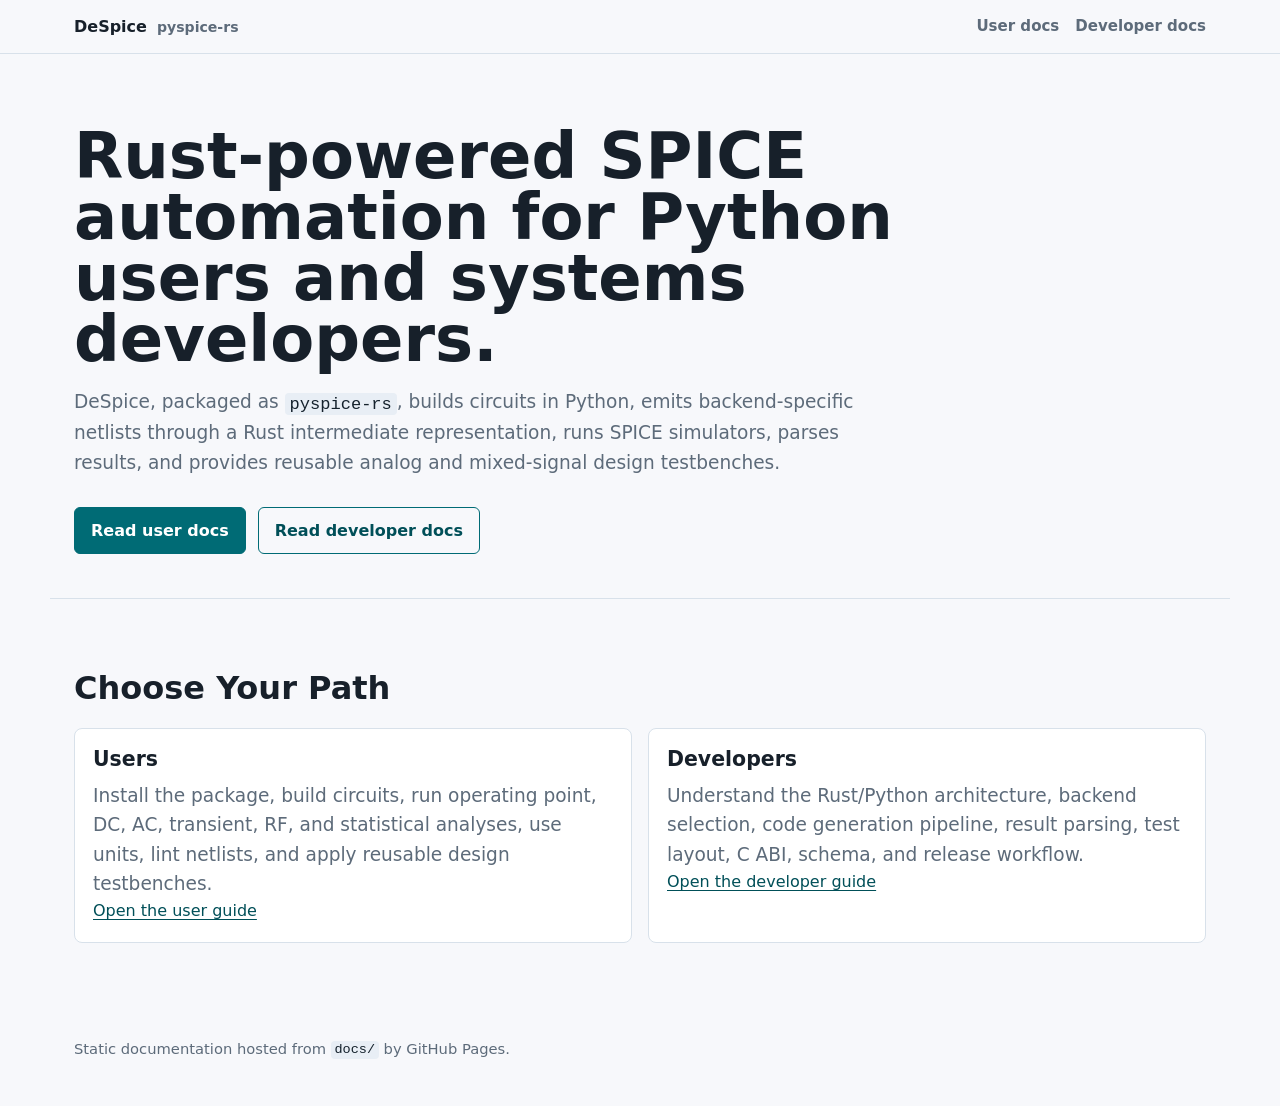
==== docs/index.html @ 6ebcee39 "Added testbench libraries" ====
<!doctype html>
<html lang="en">
<head>
  <meta charset="utf-8">
  <meta name="viewport" content="width=device-width, initial-scale=1">
  <title>DeSpice Documentation</title>
  <link rel="stylesheet" href="styles.css">
</head>
<body>
  <header class="site-header">
    <nav class="nav" aria-label="Primary">
      <a class="brand" href="index.html">DeSpice <span>pyspice-rs</span></a>
      <div class="nav-links">
        <a href="users.html">User docs</a>
        <a href="developers.html">Developer docs</a>
      </div>
    </nav>
  </header>

  <main>
    <section class="hero">
      <h1>Rust-powered SPICE automation for Python users and systems developers.</h1>
      <p>DeSpice, packaged as <code>pyspice-rs</code>, builds circuits in Python, emits backend-specific netlists through a Rust intermediate representation, runs SPICE simulators, parses results, and provides reusable analog and mixed-signal design testbenches.</p>
      <div class="hero-actions">
        <a class="button" href="users.html">Read user docs</a>
        <a class="button secondary" href="developers.html">Read developer docs</a>
      </div>
    </section>

    <section class="hero" aria-labelledby="audiences">
      <h2 id="audiences">Choose Your Path</h2>
      <div class="grid">
        <article class="card">
          <h3>Users</h3>
          <p>Install the package, build circuits, run operating point, DC, AC, transient, RF, and statistical analyses, use units, lint netlists, and apply reusable design testbenches.</p>
          <a href="users.html">Open the user guide</a>
        </article>
        <article class="card">
          <h3>Developers</h3>
          <p>Understand the Rust/Python architecture, backend selection, code generation pipeline, result parsing, test layout, C ABI, schema, and release workflow.</p>
          <a href="developers.html">Open the developer guide</a>
        </article>
      </div>
    </section>
  </main>

  <footer class="footer">
    Static documentation hosted from <code>docs/</code> by GitHub Pages.
  </footer>
</body>
</html>
---- docs/styles.css ----
:root {
  color-scheme: light;
  --bg: #f7f8fb;
  --panel: #ffffff;
  --panel-soft: #eef3f8;
  --text: #17202a;
  --muted: #5d6b7a;
  --line: #d8e1ea;
  --accent: #006b75;
  --accent-strong: #004f58;
  --code-bg: #101820;
  --code-text: #eef7ff;
  --warn-bg: #fff7e0;
  --warn-line: #e6bd4d;
}

* {
  box-sizing: border-box;
}

html {
  scroll-behavior: smooth;
}

body {
  margin: 0;
  background: var(--bg);
  color: var(--text);
  font-family: Inter, ui-sans-serif, system-ui, -apple-system, BlinkMacSystemFont, "Segoe UI", sans-serif;
  line-height: 1.58;
}

a {
  color: var(--accent-strong);
  text-decoration-thickness: 0.08em;
  text-underline-offset: 0.18em;
}

.site-header {
  position: sticky;
  top: 0;
  z-index: 20;
  border-bottom: 1px solid var(--line);
  background: rgba(247, 248, 251, 0.94);
  backdrop-filter: blur(10px);
}

.nav {
  display: flex;
  align-items: center;
  justify-content: space-between;
  gap: 24px;
  max-width: 1180px;
  margin: 0 auto;
  padding: 14px 24px;
}

.brand {
  display: inline-flex;
  align-items: baseline;
  gap: 10px;
  color: var(--text);
  font-weight: 760;
  text-decoration: none;
}

.brand span {
  color: var(--muted);
  font-size: 0.88rem;
  font-weight: 600;
}

.nav-links {
  display: flex;
  align-items: center;
  gap: 16px;
  font-size: 0.94rem;
}

.nav-links a {
  color: var(--muted);
  text-decoration: none;
  font-weight: 650;
}

.nav-links a[aria-current="page"],
.nav-links a:hover {
  color: var(--accent-strong);
}

.hero {
  max-width: 1180px;
  margin: 0 auto;
  padding: 72px 24px 44px;
}

.hero h1 {
  max-width: 900px;
  margin: 0 0 18px;
  font-size: clamp(2.35rem, 5vw, 5.4rem);
  line-height: 0.95;
  letter-spacing: 0;
}

.hero p {
  max-width: 790px;
  margin: 0;
  color: var(--muted);
  font-size: 1.16rem;
}

.hero-actions {
  display: flex;
  flex-wrap: wrap;
  gap: 12px;
  margin-top: 30px;
}

.button {
  display: inline-flex;
  align-items: center;
  justify-content: center;
  min-height: 42px;
  padding: 10px 16px;
  border: 1px solid var(--accent);
  border-radius: 6px;
  background: var(--accent);
  color: white;
  font-weight: 750;
  text-decoration: none;
}

.button.secondary {
  background: transparent;
  color: var(--accent-strong);
}

.layout {
  display: grid;
  grid-template-columns: minmax(190px, 260px) minmax(0, 1fr);
  gap: 32px;
  max-width: 1180px;
  margin: 0 auto;
  padding: 28px 24px 80px;
}

.toc {
  position: sticky;
  top: 74px;
  align-self: start;
  max-height: calc(100vh - 96px);
  overflow: auto;
  padding: 16px;
  border: 1px solid var(--line);
  border-radius: 8px;
  background: var(--panel);
}

.toc strong {
  display: block;
  margin-bottom: 8px;
  color: var(--muted);
  font-size: 0.8rem;
  letter-spacing: 0.08em;
  text-transform: uppercase;
}

.toc a {
  display: block;
  padding: 6px 0;
  color: var(--text);
  font-size: 0.92rem;
  text-decoration: none;
}

.toc a:hover {
  color: var(--accent-strong);
}

main {
  min-width: 0;
}

section {
  margin: 0 0 44px;
  padding-bottom: 20px;
  border-bottom: 1px solid var(--line);
}

section:last-child {
  border-bottom: 0;
}

h2 {
  margin: 0 0 16px;
  font-size: 2rem;
  line-height: 1.08;
  letter-spacing: 0;
}

h3 {
  margin: 28px 0 10px;
  font-size: 1.28rem;
  line-height: 1.18;
  letter-spacing: 0;
}

h4 {
  margin: 22px 0 8px;
  font-size: 1.04rem;
}

p {
  margin: 0 0 14px;
}

ul,
ol {
  padding-left: 1.35rem;
}

li {
  margin: 7px 0;
}

.grid {
  display: grid;
  grid-template-columns: repeat(2, minmax(0, 1fr));
  gap: 16px;
  margin: 22px 0;
}

.card,
.callout {
  border: 1px solid var(--line);
  border-radius: 8px;
  background: var(--panel);
  padding: 18px;
}

.card h3,
.card h4 {
  margin-top: 0;
}

.callout {
  background: var(--panel-soft);
}

.callout.warning {
  border-color: var(--warn-line);
  background: var(--warn-bg);
}

.table-wrap {
  overflow-x: auto;
  margin: 16px 0 24px;
  border: 1px solid var(--line);
  border-radius: 8px;
  background: var(--panel);
}

table {
  width: 100%;
  min-width: 680px;
  border-collapse: collapse;
}

th,
td {
  padding: 10px 12px;
  border-bottom: 1px solid var(--line);
  text-align: left;
  vertical-align: top;
}

th {
  background: var(--panel-soft);
  font-size: 0.88rem;
}

tr:last-child td {
  border-bottom: 0;
}

code {
  padding: 0.1em 0.28em;
  border-radius: 4px;
  background: #e8eef5;
  color: #14212c;
  font-size: 0.92em;
}

pre {
  overflow-x: auto;
  margin: 16px 0 24px;
  padding: 18px;
  border-radius: 8px;
  background: var(--code-bg);
  color: var(--code-text);
  line-height: 1.45;
}

pre code {
  padding: 0;
  background: transparent;
  color: inherit;
}

.split {
  display: grid;
  grid-template-columns: 1fr 1fr;
  gap: 18px;
}

.footer {
  max-width: 1180px;
  margin: 0 auto;
  padding: 28px 24px 48px;
  color: var(--muted);
  font-size: 0.92rem;
}

@media (max-width: 820px) {
  .nav {
    align-items: flex-start;
    flex-direction: column;
    gap: 10px;
  }

  .layout {
    display: block;
  }

  .toc {
    position: static;
    max-height: none;
    margin-bottom: 26px;
  }

  .grid,
  .split {
    grid-template-columns: 1fr;
  }

  .hero {
    padding-top: 44px;
  }
}
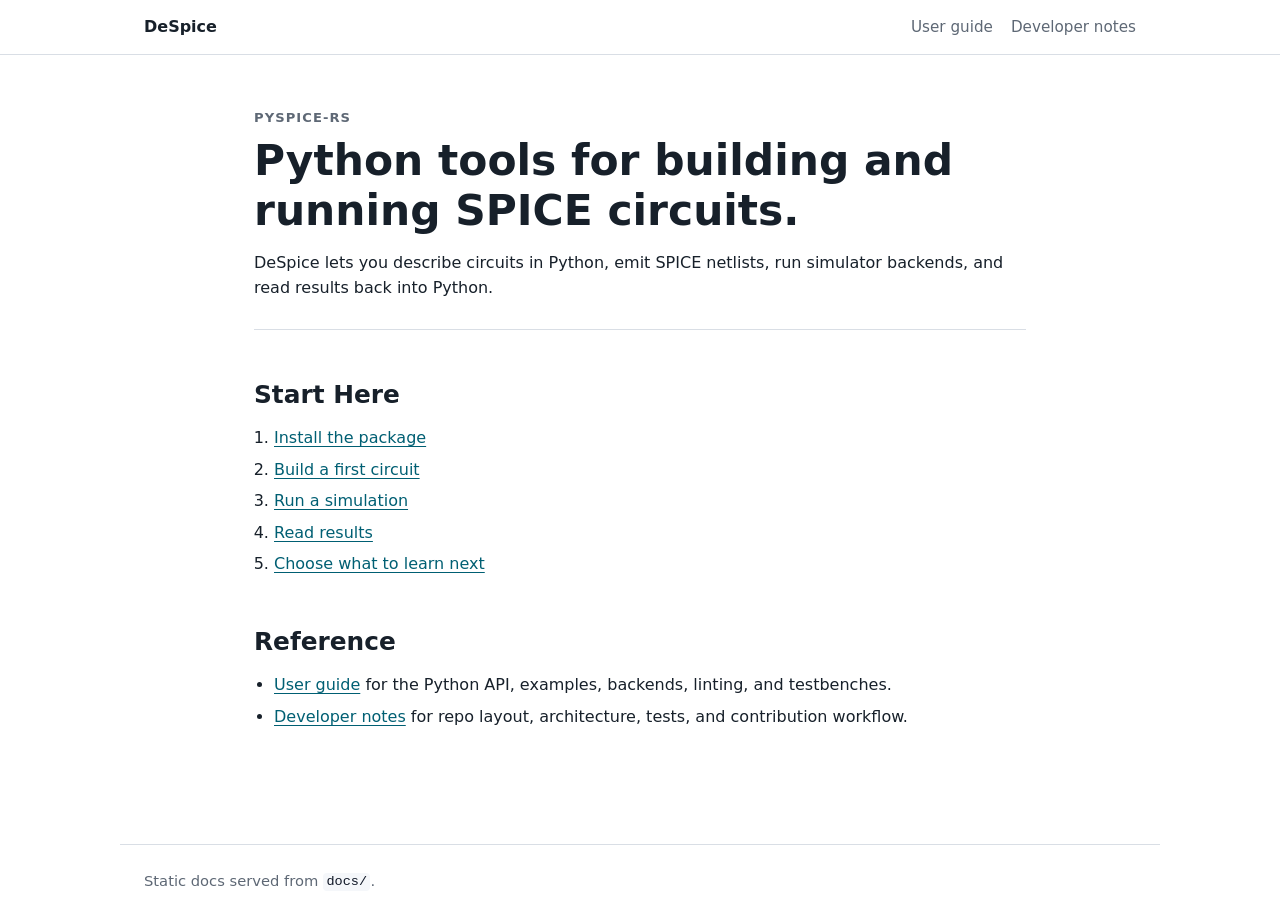
==== commit eb10bb1d: "imrpoved docs" ====
--- a/docs/index.html
+++ b/docs/index.html
@@ -3,49 +3,49 @@
 <head>
   <meta charset="utf-8">
   <meta name="viewport" content="width=device-width, initial-scale=1">
-  <title>DeSpice Documentation</title>
+  <title>DeSpice Docs</title>
   <link rel="stylesheet" href="styles.css">
 </head>
 <body>
   <header class="site-header">
     <nav class="nav" aria-label="Primary">
-      <a class="brand" href="index.html">DeSpice <span>pyspice-rs</span></a>
+      <a class="brand" href="index.html">DeSpice</a>
       <div class="nav-links">
-        <a href="users.html">User docs</a>
-        <a href="developers.html">Developer docs</a>
+        <a href="users.html">User guide</a>
+        <a href="developers.html">Developer notes</a>
       </div>
     </nav>
   </header>
 
-  <main>
-    <section class="hero">
-      <h1>Rust-powered SPICE automation for Python users and systems developers.</h1>
-      <p>DeSpice, packaged as <code>pyspice-rs</code>, builds circuits in Python, emits backend-specific netlists through a Rust intermediate representation, runs SPICE simulators, parses results, and provides reusable analog and mixed-signal design testbenches.</p>
-      <div class="hero-actions">
-        <a class="button" href="users.html">Read user docs</a>
-        <a class="button secondary" href="developers.html">Read developer docs</a>
-      </div>
+  <main class="page">
+    <section class="intro">
+      <p class="eyebrow">pyspice-rs</p>
+      <h1>Python tools for building and running SPICE circuits.</h1>
+      <p>DeSpice lets you describe circuits in Python, emit SPICE netlists, run simulator backends, and read results back into Python.</p>
     </section>
 
-    <section class="hero" aria-labelledby="audiences">
-      <h2 id="audiences">Choose Your Path</h2>
-      <div class="grid">
-        <article class="card">
-          <h3>Users</h3>
-          <p>Install the package, build circuits, run operating point, DC, AC, transient, RF, and statistical analyses, use units, lint netlists, and apply reusable design testbenches.</p>
-          <a href="users.html">Open the user guide</a>
-        </article>
-        <article class="card">
-          <h3>Developers</h3>
-          <p>Understand the Rust/Python architecture, backend selection, code generation pipeline, result parsing, test layout, C ABI, schema, and release workflow.</p>
-          <a href="developers.html">Open the developer guide</a>
-        </article>
-      </div>
+    <section>
+      <h2>Start Here</h2>
+      <ol class="link-list">
+        <li><a href="users.html#install">Install the package</a></li>
+        <li><a href="users.html#first-circuit">Build a first circuit</a></li>
+        <li><a href="users.html#simulate">Run a simulation</a></li>
+        <li><a href="users.html#results">Read results</a></li>
+        <li><a href="users.html#next">Choose what to learn next</a></li>
+      </ol>
+    </section>
+
+    <section>
+      <h2>Reference</h2>
+      <ul class="link-list">
+        <li><a href="users.html">User guide</a> for the Python API, examples, backends, linting, and testbenches.</li>
+        <li><a href="developers.html">Developer notes</a> for repo layout, architecture, tests, and contribution workflow.</li>
+      </ul>
     </section>
   </main>
 
   <footer class="footer">
-    Static documentation hosted from <code>docs/</code> by GitHub Pages.
+    Static docs served from <code>docs/</code>.
   </footer>
 </body>
 </html>
--- a/docs/styles.css
+++ b/docs/styles.css
@@ -1,17 +1,13 @@
 :root {
   color-scheme: light;
-  --bg: #f7f8fb;
-  --panel: #ffffff;
-  --panel-soft: #eef3f8;
+  --bg: #ffffff;
   --text: #17202a;
-  --muted: #5d6b7a;
-  --line: #d8e1ea;
-  --accent: #006b75;
-  --accent-strong: #004f58;
-  --code-bg: #101820;
-  --code-text: #eef7ff;
-  --warn-bg: #fff7e0;
-  --warn-line: #e6bd4d;
+  --muted: #5e6875;
+  --line: #d9dee5;
+  --soft: #f5f7fa;
+  --code-bg: #111827;
+  --code-text: #f8fafc;
+  --link: #005f73;
 }
 
 * {
@@ -26,23 +22,20 @@
   margin: 0;
   background: var(--bg);
   color: var(--text);
-  font-family: Inter, ui-sans-serif, system-ui, -apple-system, BlinkMacSystemFont, "Segoe UI", sans-serif;
-  line-height: 1.58;
+  font-family: ui-sans-serif, system-ui, -apple-system, BlinkMacSystemFont, "Segoe UI", sans-serif;
+  font-size: 16px;
+  line-height: 1.6;
 }
 
 a {
-  color: var(--accent-strong);
+  color: var(--link);
   text-decoration-thickness: 0.08em;
-  text-underline-offset: 0.18em;
+  text-underline-offset: 0.16em;
 }
 
 .site-header {
-  position: sticky;
-  top: 0;
-  z-index: 20;
   border-bottom: 1px solid var(--line);
-  background: rgba(247, 248, 251, 0.94);
-  backdrop-filter: blur(10px);
+  background: var(--bg);
 }
 
 .nav {
@@ -50,131 +43,77 @@
   align-items: center;
   justify-content: space-between;
   gap: 24px;
-  max-width: 1180px;
+  max-width: 1040px;
   margin: 0 auto;
   padding: 14px 24px;
 }
 
 .brand {
-  display: inline-flex;
-  align-items: baseline;
-  gap: 10px;
-  color: var(--text);
-  font-weight: 760;
+  color: var(--text);
+  font-weight: 700;
   text-decoration: none;
-}
-
-.brand span {
-  color: var(--muted);
-  font-size: 0.88rem;
-  font-weight: 600;
 }
 
 .nav-links {
   display: flex;
   align-items: center;
-  gap: 16px;
-  font-size: 0.94rem;
+  gap: 18px;
+  font-size: 0.95rem;
 }
 
 .nav-links a {
   color: var(--muted);
   text-decoration: none;
-  font-weight: 650;
 }
 
 .nav-links a[aria-current="page"],
 .nav-links a:hover {
-  color: var(--accent-strong);
-}
-
-.hero {
-  max-width: 1180px;
-  margin: 0 auto;
-  padding: 72px 24px 44px;
-}
-
-.hero h1 {
-  max-width: 900px;
-  margin: 0 0 18px;
-  font-size: clamp(2.35rem, 5vw, 5.4rem);
-  line-height: 0.95;
-  letter-spacing: 0;
-}
-
-.hero p {
-  max-width: 790px;
-  margin: 0;
-  color: var(--muted);
-  font-size: 1.16rem;
-}
-
-.hero-actions {
-  display: flex;
-  flex-wrap: wrap;
-  gap: 12px;
-  margin-top: 30px;
-}
-
-.button {
-  display: inline-flex;
-  align-items: center;
-  justify-content: center;
-  min-height: 42px;
-  padding: 10px 16px;
-  border: 1px solid var(--accent);
-  border-radius: 6px;
-  background: var(--accent);
-  color: white;
-  font-weight: 750;
-  text-decoration: none;
-}
-
-.button.secondary {
-  background: transparent;
-  color: var(--accent-strong);
+  color: var(--text);
+}
+
+.page {
+  max-width: 820px;
+  margin: 0 auto;
+  padding: 52px 24px 72px;
 }
 
 .layout {
   display: grid;
-  grid-template-columns: minmax(190px, 260px) minmax(0, 1fr);
-  gap: 32px;
-  max-width: 1180px;
-  margin: 0 auto;
-  padding: 28px 24px 80px;
+  grid-template-columns: 210px minmax(0, 1fr);
+  gap: 40px;
+  max-width: 1040px;
+  margin: 0 auto;
+  padding: 36px 24px 72px;
 }
 
 .toc {
   position: sticky;
-  top: 74px;
+  top: 20px;
   align-self: start;
-  max-height: calc(100vh - 96px);
+  max-height: calc(100vh - 40px);
   overflow: auto;
-  padding: 16px;
-  border: 1px solid var(--line);
-  border-radius: 8px;
-  background: var(--panel);
+  padding-right: 12px;
 }
 
 .toc strong {
   display: block;
-  margin-bottom: 8px;
-  color: var(--muted);
-  font-size: 0.8rem;
+  margin-bottom: 10px;
+  color: var(--muted);
+  font-size: 0.78rem;
   letter-spacing: 0.08em;
   text-transform: uppercase;
 }
 
 .toc a {
   display: block;
-  padding: 6px 0;
-  color: var(--text);
+  padding: 5px 0;
+  color: var(--muted);
   font-size: 0.92rem;
   text-decoration: none;
 }
 
 .toc a:hover {
-  color: var(--accent-strong);
+  color: var(--text);
 }
 
 main {
@@ -182,32 +121,45 @@
 }
 
 section {
-  margin: 0 0 44px;
-  padding-bottom: 20px;
+  margin: 0 0 42px;
+}
+
+.intro {
+  padding-bottom: 14px;
   border-bottom: 1px solid var(--line);
 }
 
-section:last-child {
-  border-bottom: 0;
-}
-
-h2 {
-  margin: 0 0 16px;
-  font-size: 2rem;
-  line-height: 1.08;
-  letter-spacing: 0;
-}
-
+.eyebrow {
+  margin: 0 0 8px;
+  color: var(--muted);
+  font-size: 0.82rem;
+  font-weight: 700;
+  letter-spacing: 0.08em;
+  text-transform: uppercase;
+}
+
+h1,
+h2,
 h3 {
-  margin: 28px 0 10px;
-  font-size: 1.28rem;
   line-height: 1.18;
   letter-spacing: 0;
 }
 
-h4 {
-  margin: 22px 0 8px;
-  font-size: 1.04rem;
+h1 {
+  max-width: 760px;
+  margin: 0 0 14px;
+  font-size: 2.65rem;
+}
+
+h2 {
+  margin: 0 0 14px;
+  padding-top: 8px;
+  font-size: 1.55rem;
+}
+
+h3 {
+  margin: 24px 0 8px;
+  font-size: 1.08rem;
 }
 
 p {
@@ -220,63 +172,37 @@
 }
 
 li {
-  margin: 7px 0;
-}
-
-.grid {
-  display: grid;
-  grid-template-columns: repeat(2, minmax(0, 1fr));
-  gap: 16px;
-  margin: 22px 0;
-}
-
-.card,
-.callout {
-  border: 1px solid var(--line);
-  border-radius: 8px;
-  background: var(--panel);
-  padding: 18px;
-}
-
-.card h3,
-.card h4 {
-  margin-top: 0;
-}
-
-.callout {
-  background: var(--panel-soft);
-}
-
-.callout.warning {
-  border-color: var(--warn-line);
-  background: var(--warn-bg);
+  margin: 6px 0;
+}
+
+.link-list {
+  padding-left: 1.25rem;
 }
 
 .table-wrap {
   overflow-x: auto;
-  margin: 16px 0 24px;
+  margin: 16px 0 22px;
   border: 1px solid var(--line);
-  border-radius: 8px;
-  background: var(--panel);
+  border-radius: 6px;
 }
 
 table {
   width: 100%;
-  min-width: 680px;
+  min-width: 600px;
   border-collapse: collapse;
 }
 
 th,
 td {
-  padding: 10px 12px;
+  padding: 9px 11px;
   border-bottom: 1px solid var(--line);
   text-align: left;
   vertical-align: top;
 }
 
 th {
-  background: var(--panel-soft);
-  font-size: 0.88rem;
+  background: var(--soft);
+  font-size: 0.9rem;
 }
 
 tr:last-child td {
@@ -284,18 +210,18 @@
 }
 
 code {
-  padding: 0.1em 0.28em;
+  padding: 0.08em 0.25em;
   border-radius: 4px;
-  background: #e8eef5;
-  color: #14212c;
+  background: var(--soft);
+  color: #111827;
   font-size: 0.92em;
 }
 
 pre {
   overflow-x: auto;
-  margin: 16px 0 24px;
-  padding: 18px;
-  border-radius: 8px;
+  margin: 16px 0 22px;
+  padding: 16px;
+  border-radius: 6px;
   background: var(--code-bg);
   color: var(--code-text);
   line-height: 1.45;
@@ -307,16 +233,11 @@
   color: inherit;
 }
 
-.split {
-  display: grid;
-  grid-template-columns: 1fr 1fr;
-  gap: 18px;
-}
-
 .footer {
-  max-width: 1180px;
-  margin: 0 auto;
-  padding: 28px 24px 48px;
+  max-width: 1040px;
+  margin: 0 auto;
+  padding: 24px;
+  border-top: 1px solid var(--line);
   color: var(--muted);
   font-size: 0.92rem;
 }
@@ -325,7 +246,7 @@
   .nav {
     align-items: flex-start;
     flex-direction: column;
-    gap: 10px;
+    gap: 8px;
   }
 
   .layout {
@@ -335,15 +256,11 @@
   .toc {
     position: static;
     max-height: none;
-    margin-bottom: 26px;
-  }
-
-  .grid,
-  .split {
-    grid-template-columns: 1fr;
-  }
-
-  .hero {
-    padding-top: 44px;
-  }
-}
+    margin-bottom: 28px;
+    padding-right: 0;
+  }
+
+  h1 {
+    font-size: 2rem;
+  }
+}
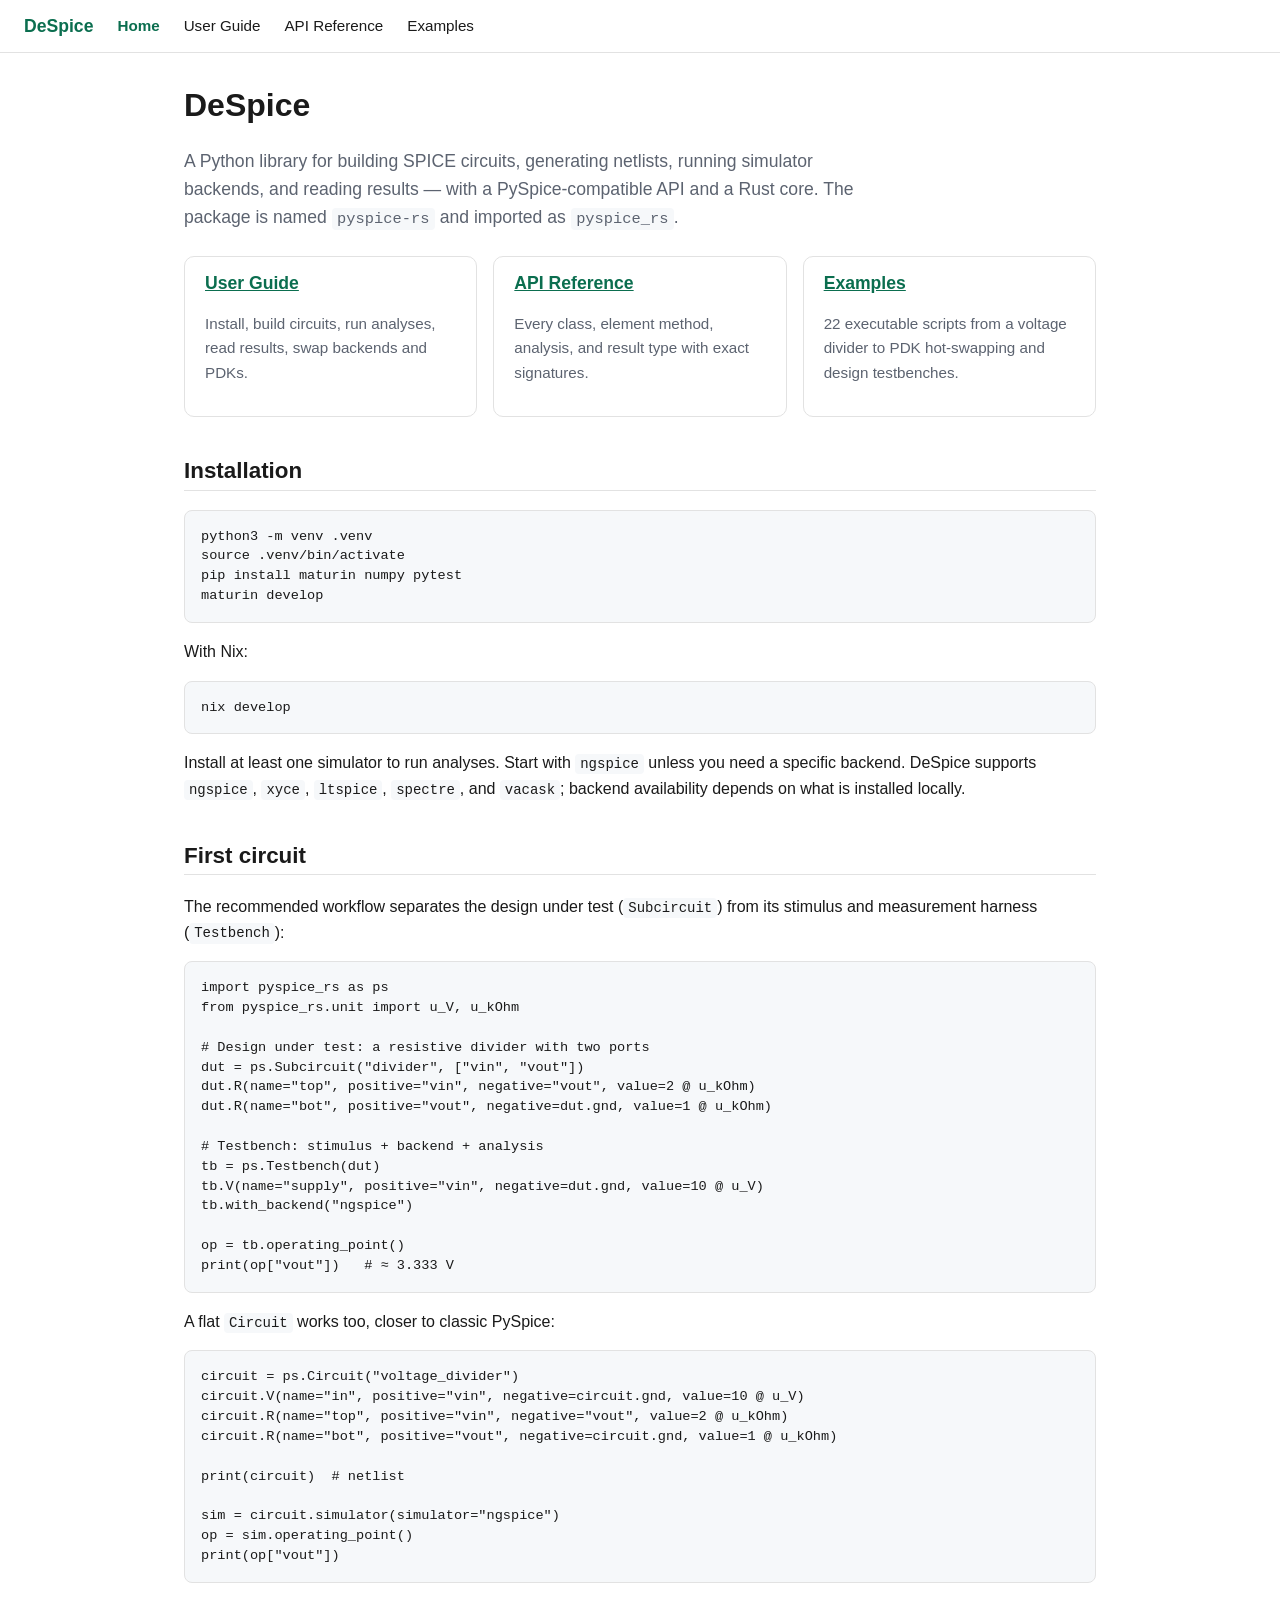
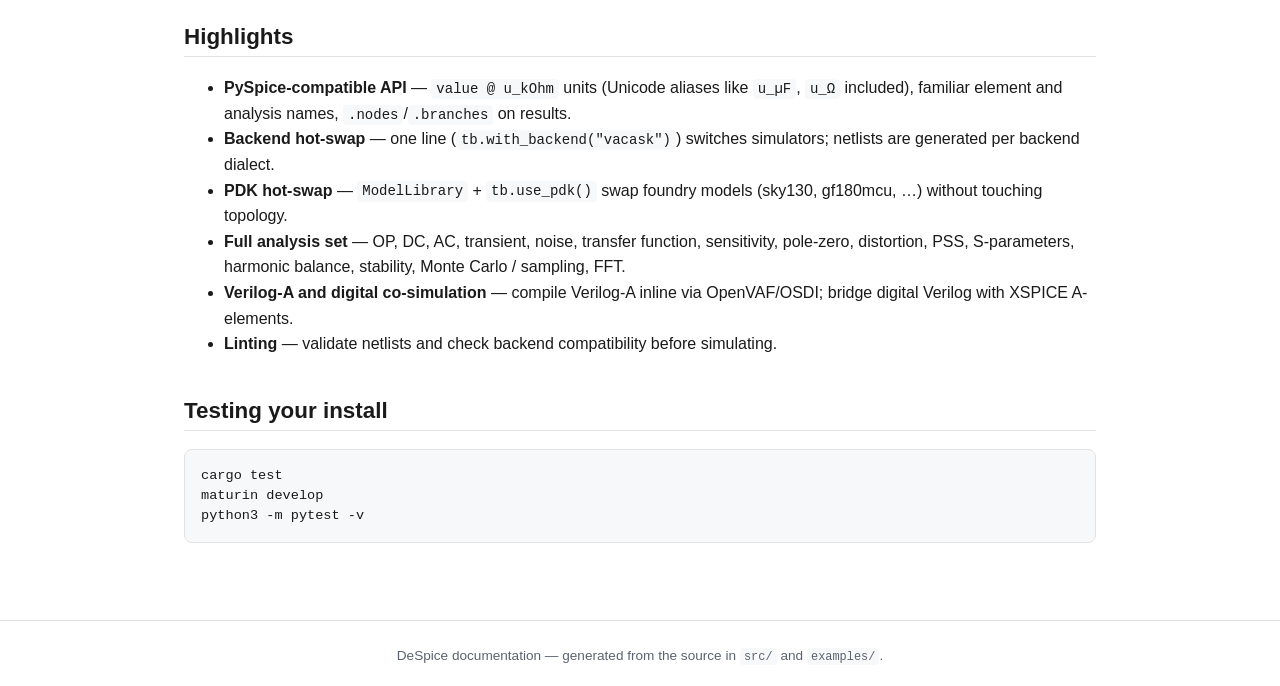
==== commit d152e28c: "Rewrite docs: user guide, API reference, examples index for GitHub Pages" ====
--- a/docs/index.html
+++ b/docs/index.html
@@ -1,51 +1,107 @@
-<!doctype html>
+<!DOCTYPE html>
 <html lang="en">
 <head>
-  <meta charset="utf-8">
-  <meta name="viewport" content="width=device-width, initial-scale=1">
-  <title>DeSpice Docs</title>
-  <link rel="stylesheet" href="styles.css">
+<meta charset="utf-8">
+<meta name="viewport" content="width=device-width, initial-scale=1">
+<title>DeSpice — Python circuit simulation</title>
+<link rel="stylesheet" href="styles.css">
 </head>
 <body>
-  <header class="site-header">
-    <nav class="nav" aria-label="Primary">
-      <a class="brand" href="index.html">DeSpice</a>
-      <div class="nav-links">
-        <a href="users.html">User guide</a>
-        <a href="developers.html">Developer notes</a>
-      </div>
-    </nav>
-  </header>
+<nav class="topnav">
+  <a class="brand" href="index.html">DeSpice</a>
+  <a class="active" href="index.html">Home</a>
+  <a href="guide.html">User Guide</a>
+  <a href="reference.html">API Reference</a>
+  <a href="examples.html">Examples</a>
+</nav>
+<main>
 
-  <main class="page">
-    <section class="intro">
-      <p class="eyebrow">pyspice-rs</p>
-      <h1>Python tools for building and running SPICE circuits.</h1>
-      <p>DeSpice lets you describe circuits in Python, emit SPICE netlists, run simulator backends, and read results back into Python.</p>
-    </section>
+<h1>DeSpice</h1>
+<p class="lead">
+A Python library for building SPICE circuits, generating netlists, running
+simulator backends, and reading results — with a PySpice-compatible API and
+a Rust core. The package is named <code>pyspice-rs</code> and imported as
+<code>pyspice_rs</code>.
+</p>
 
-    <section>
-      <h2>Start Here</h2>
-      <ol class="link-list">
-        <li><a href="users.html#install">Install the package</a></li>
-        <li><a href="users.html#first-circuit">Build a first circuit</a></li>
-        <li><a href="users.html#simulate">Run a simulation</a></li>
-        <li><a href="users.html#results">Read results</a></li>
-        <li><a href="users.html#next">Choose what to learn next</a></li>
-      </ol>
-    </section>
+<div class="cards">
+  <div class="card">
+    <h3><a href="guide.html">User Guide</a></h3>
+    <p>Install, build circuits, run analyses, read results, swap backends and PDKs.</p>
+  </div>
+  <div class="card">
+    <h3><a href="reference.html">API Reference</a></h3>
+    <p>Every class, element method, analysis, and result type with exact signatures.</p>
+  </div>
+  <div class="card">
+    <h3><a href="examples.html">Examples</a></h3>
+    <p>22 executable scripts from a voltage divider to PDK hot-swapping and design testbenches.</p>
+  </div>
+</div>
 
-    <section>
-      <h2>Reference</h2>
-      <ul class="link-list">
-        <li><a href="users.html">User guide</a> for the Python API, examples, backends, linting, and testbenches.</li>
-        <li><a href="developers.html">Developer notes</a> for repo layout, architecture, tests, and contribution workflow.</li>
-      </ul>
-    </section>
-  </main>
+<h2>Installation</h2>
+<pre><code>python3 -m venv .venv
+source .venv/bin/activate
+pip install maturin numpy pytest
+maturin develop</code></pre>
+<p>With Nix:</p>
+<pre><code>nix develop</code></pre>
+<p>
+Install at least one simulator to run analyses. Start with
+<code>ngspice</code> unless you need a specific backend. DeSpice supports
+<code>ngspice</code>, <code>xyce</code>, <code>ltspice</code>,
+<code>spectre</code>, and <code>vacask</code>; backend availability depends
+on what is installed locally.
+</p>
 
-  <footer class="footer">
-    Static docs served from <code>docs/</code>.
-  </footer>
+<h2>First circuit</h2>
+<p>The recommended workflow separates the design under test
+(<code>Subcircuit</code>) from its stimulus and measurement harness
+(<code>Testbench</code>):</p>
+<pre><code>import pyspice_rs as ps
+from pyspice_rs.unit import u_V, u_kOhm
+
+# Design under test: a resistive divider with two ports
+dut = ps.Subcircuit("divider", ["vin", "vout"])
+dut.R(name="top", positive="vin", negative="vout", value=2 @ u_kOhm)
+dut.R(name="bot", positive="vout", negative=dut.gnd, value=1 @ u_kOhm)
+
+# Testbench: stimulus + backend + analysis
+tb = ps.Testbench(dut)
+tb.V(name="supply", positive="vin", negative=dut.gnd, value=10 @ u_V)
+tb.with_backend("ngspice")
+
+op = tb.operating_point()
+print(op["vout"])   # ≈ 3.333 V</code></pre>
+
+<p>A flat <code>Circuit</code> works too, closer to classic PySpice:</p>
+<pre><code>circuit = ps.Circuit("voltage_divider")
+circuit.V(name="in", positive="vin", negative=circuit.gnd, value=10 @ u_V)
+circuit.R(name="top", positive="vin", negative="vout", value=2 @ u_kOhm)
+circuit.R(name="bot", positive="vout", negative=circuit.gnd, value=1 @ u_kOhm)
+
+print(circuit)  # netlist
+
+sim = circuit.simulator(simulator="ngspice")
+op = sim.operating_point()
+print(op["vout"])</code></pre>
+
+<h2>Highlights</h2>
+<ul>
+  <li><strong>PySpice-compatible API</strong> — <code>value @ u_kOhm</code> units (Unicode aliases like <code>u_µF</code>, <code>u_Ω</code> included), familiar element and analysis names, <code>.nodes</code>/<code>.branches</code> on results.</li>
+  <li><strong>Backend hot-swap</strong> — one line (<code>tb.with_backend("vacask")</code>) switches simulators; netlists are generated per backend dialect.</li>
+  <li><strong>PDK hot-swap</strong> — <code>ModelLibrary</code> + <code>tb.use_pdk()</code> swap foundry models (sky130, gf180mcu, …) without touching topology.</li>
+  <li><strong>Full analysis set</strong> — OP, DC, AC, transient, noise, transfer function, sensitivity, pole-zero, distortion, PSS, S-parameters, harmonic balance, stability, Monte Carlo / sampling, FFT.</li>
+  <li><strong>Verilog-A and digital co-simulation</strong> — compile Verilog-A inline via OpenVAF/OSDI; bridge digital Verilog with XSPICE A-elements.</li>
+  <li><strong>Linting</strong> — validate netlists and check backend compatibility before simulating.</li>
+</ul>
+
+<h2>Testing your install</h2>
+<pre><code>cargo test
+maturin develop
+python3 -m pytest -v</code></pre>
+
+</main>
+<footer>DeSpice documentation — generated from the source in <code>src/</code> and <code>examples/</code>.</footer>
 </body>
 </html>
--- a/docs/styles.css
+++ b/docs/styles.css
@@ -1,266 +1,175 @@
 :root {
-  color-scheme: light;
   --bg: #ffffff;
-  --text: #17202a;
-  --muted: #5e6875;
-  --line: #d9dee5;
-  --soft: #f5f7fa;
-  --code-bg: #111827;
-  --code-text: #f8fafc;
-  --link: #005f73;
+  --fg: #1a1a1a;
+  --muted: #5c6370;
+  --accent: #0b6e4f;
+  --accent-light: #e6f2ee;
+  --border: #e2e2e2;
+  --code-bg: #f6f8fa;
+  --warn-bg: #fff8e6;
+  --warn-border: #e6c200;
+  --max-width: 960px;
 }
 
-* {
-  box-sizing: border-box;
+@media (prefers-color-scheme: dark) {
+  :root {
+    --bg: #14161a;
+    --fg: #e4e6eb;
+    --muted: #9aa1ac;
+    --accent: #3ecf8e;
+    --accent-light: #1b2a24;
+    --border: #2c3038;
+    --code-bg: #1d2025;
+    --warn-bg: #2a2510;
+    --warn-border: #8a7400;
+  }
 }
 
-html {
-  scroll-behavior: smooth;
-}
+* { box-sizing: border-box; }
 
 body {
   margin: 0;
+  font-family: -apple-system, BlinkMacSystemFont, "Segoe UI", Roboto,
+    Helvetica, Arial, sans-serif;
   background: var(--bg);
-  color: var(--text);
-  font-family: ui-sans-serif, system-ui, -apple-system, BlinkMacSystemFont, "Segoe UI", sans-serif;
-  font-size: 16px;
+  color: var(--fg);
   line-height: 1.6;
 }
 
-a {
-  color: var(--link);
-  text-decoration-thickness: 0.08em;
-  text-underline-offset: 0.16em;
+nav.topnav {
+  border-bottom: 1px solid var(--border);
+  padding: 0.75rem 1.5rem;
+  display: flex;
+  align-items: center;
+  gap: 1.5rem;
+  flex-wrap: wrap;
 }
 
-.site-header {
-  border-bottom: 1px solid var(--line);
-  background: var(--bg);
-}
-
-.nav {
-  display: flex;
-  align-items: center;
-  justify-content: space-between;
-  gap: 24px;
-  max-width: 1040px;
-  margin: 0 auto;
-  padding: 14px 24px;
-}
-
-.brand {
-  color: var(--text);
+nav.topnav .brand {
   font-weight: 700;
+  font-size: 1.1rem;
+  color: var(--accent);
   text-decoration: none;
 }
 
-.nav-links {
-  display: flex;
-  align-items: center;
-  gap: 18px;
+nav.topnav a {
+  color: var(--fg);
+  text-decoration: none;
   font-size: 0.95rem;
 }
 
-.nav-links a {
-  color: var(--muted);
-  text-decoration: none;
+nav.topnav a:hover { color: var(--accent); }
+nav.topnav a.active { color: var(--accent); font-weight: 600; }
+
+main {
+  max-width: var(--max-width);
+  margin: 0 auto;
+  padding: 2rem 1.5rem 4rem;
 }
 
-.nav-links a[aria-current="page"],
-.nav-links a:hover {
-  color: var(--text);
+h1, h2, h3, h4 { line-height: 1.25; }
+
+h1 { font-size: 2rem; margin-top: 0; }
+
+h2 {
+  font-size: 1.4rem;
+  margin-top: 2.5rem;
+  padding-bottom: 0.3rem;
+  border-bottom: 1px solid var(--border);
 }
 
-.page {
-  max-width: 820px;
-  margin: 0 auto;
-  padding: 52px 24px 72px;
+h3 { font-size: 1.1rem; margin-top: 1.75rem; }
+
+a { color: var(--accent); }
+
+code {
+  font-family: "SFMono-Regular", Consolas, "Liberation Mono", Menlo, monospace;
+  font-size: 0.875em;
+  background: var(--code-bg);
+  padding: 0.15em 0.35em;
+  border-radius: 4px;
 }
 
-.layout {
-  display: grid;
-  grid-template-columns: 210px minmax(0, 1fr);
-  gap: 40px;
-  max-width: 1040px;
-  margin: 0 auto;
-  padding: 36px 24px 72px;
+pre {
+  background: var(--code-bg);
+  border: 1px solid var(--border);
+  border-radius: 8px;
+  padding: 1rem;
+  overflow-x: auto;
+  line-height: 1.45;
 }
 
-.toc {
-  position: sticky;
-  top: 20px;
-  align-self: start;
-  max-height: calc(100vh - 40px);
-  overflow: auto;
-  padding-right: 12px;
-}
-
-.toc strong {
-  display: block;
-  margin-bottom: 10px;
-  color: var(--muted);
-  font-size: 0.78rem;
-  letter-spacing: 0.08em;
-  text-transform: uppercase;
-}
-
-.toc a {
-  display: block;
-  padding: 5px 0;
-  color: var(--muted);
-  font-size: 0.92rem;
-  text-decoration: none;
-}
-
-.toc a:hover {
-  color: var(--text);
-}
-
-main {
-  min-width: 0;
-}
-
-section {
-  margin: 0 0 42px;
-}
-
-.intro {
-  padding-bottom: 14px;
-  border-bottom: 1px solid var(--line);
-}
-
-.eyebrow {
-  margin: 0 0 8px;
-  color: var(--muted);
-  font-size: 0.82rem;
-  font-weight: 700;
-  letter-spacing: 0.08em;
-  text-transform: uppercase;
-}
-
-h1,
-h2,
-h3 {
-  line-height: 1.18;
-  letter-spacing: 0;
-}
-
-h1 {
-  max-width: 760px;
-  margin: 0 0 14px;
-  font-size: 2.65rem;
-}
-
-h2 {
-  margin: 0 0 14px;
-  padding-top: 8px;
-  font-size: 1.55rem;
-}
-
-h3 {
-  margin: 24px 0 8px;
-  font-size: 1.08rem;
-}
-
-p {
-  margin: 0 0 14px;
-}
-
-ul,
-ol {
-  padding-left: 1.35rem;
-}
-
-li {
-  margin: 6px 0;
-}
-
-.link-list {
-  padding-left: 1.25rem;
-}
-
-.table-wrap {
-  overflow-x: auto;
-  margin: 16px 0 22px;
-  border: 1px solid var(--line);
-  border-radius: 6px;
+pre code {
+  background: none;
+  padding: 0;
+  font-size: 0.85rem;
 }
 
 table {
+  border-collapse: collapse;
   width: 100%;
-  min-width: 600px;
-  border-collapse: collapse;
+  margin: 1rem 0;
+  font-size: 0.92rem;
 }
 
-th,
-td {
-  padding: 9px 11px;
-  border-bottom: 1px solid var(--line);
+th, td {
+  border: 1px solid var(--border);
+  padding: 0.45rem 0.7rem;
   text-align: left;
   vertical-align: top;
 }
 
-th {
-  background: var(--soft);
-  font-size: 0.9rem;
+th { background: var(--code-bg); }
+
+.lead {
+  font-size: 1.1rem;
+  color: var(--muted);
+  max-width: 42rem;
 }
 
-tr:last-child td {
-  border-bottom: 0;
+.callout {
+  background: var(--accent-light);
+  border-left: 4px solid var(--accent);
+  border-radius: 0 8px 8px 0;
+  padding: 0.75rem 1rem;
+  margin: 1rem 0;
 }
 
-code {
-  padding: 0.08em 0.25em;
-  border-radius: 4px;
-  background: var(--soft);
-  color: #111827;
-  font-size: 0.92em;
+.callout.warn {
+  background: var(--warn-bg);
+  border-left-color: var(--warn-border);
 }
 
-pre {
-  overflow-x: auto;
-  margin: 16px 0 22px;
-  padding: 16px;
-  border-radius: 6px;
-  background: var(--code-bg);
-  color: var(--code-text);
-  line-height: 1.45;
+.cards {
+  display: grid;
+  grid-template-columns: repeat(auto-fit, minmax(260px, 1fr));
+  gap: 1rem;
+  margin: 1.5rem 0;
 }
 
-pre code {
-  padding: 0;
-  background: transparent;
-  color: inherit;
+.card {
+  border: 1px solid var(--border);
+  border-radius: 10px;
+  padding: 1rem 1.25rem;
 }
 
-.footer {
-  max-width: 1040px;
-  margin: 0 auto;
-  padding: 24px;
-  border-top: 1px solid var(--line);
+.card h3 { margin-top: 0; }
+.card p { color: var(--muted); font-size: 0.95rem; }
+
+footer {
+  border-top: 1px solid var(--border);
   color: var(--muted);
-  font-size: 0.92rem;
+  font-size: 0.85rem;
+  text-align: center;
+  padding: 1.5rem;
 }
 
-@media (max-width: 820px) {
-  .nav {
-    align-items: flex-start;
-    flex-direction: column;
-    gap: 8px;
-  }
+.toc {
+  border: 1px solid var(--border);
+  border-radius: 10px;
+  padding: 0.75rem 1.25rem;
+  margin: 1.5rem 0;
+  font-size: 0.95rem;
+}
 
-  .layout {
-    display: block;
-  }
-
-  .toc {
-    position: static;
-    max-height: none;
-    margin-bottom: 28px;
-    padding-right: 0;
-  }
-
-  h1 {
-    font-size: 2rem;
-  }
-}
+.toc ul { margin: 0.25rem 0; padding-left: 1.25rem; }
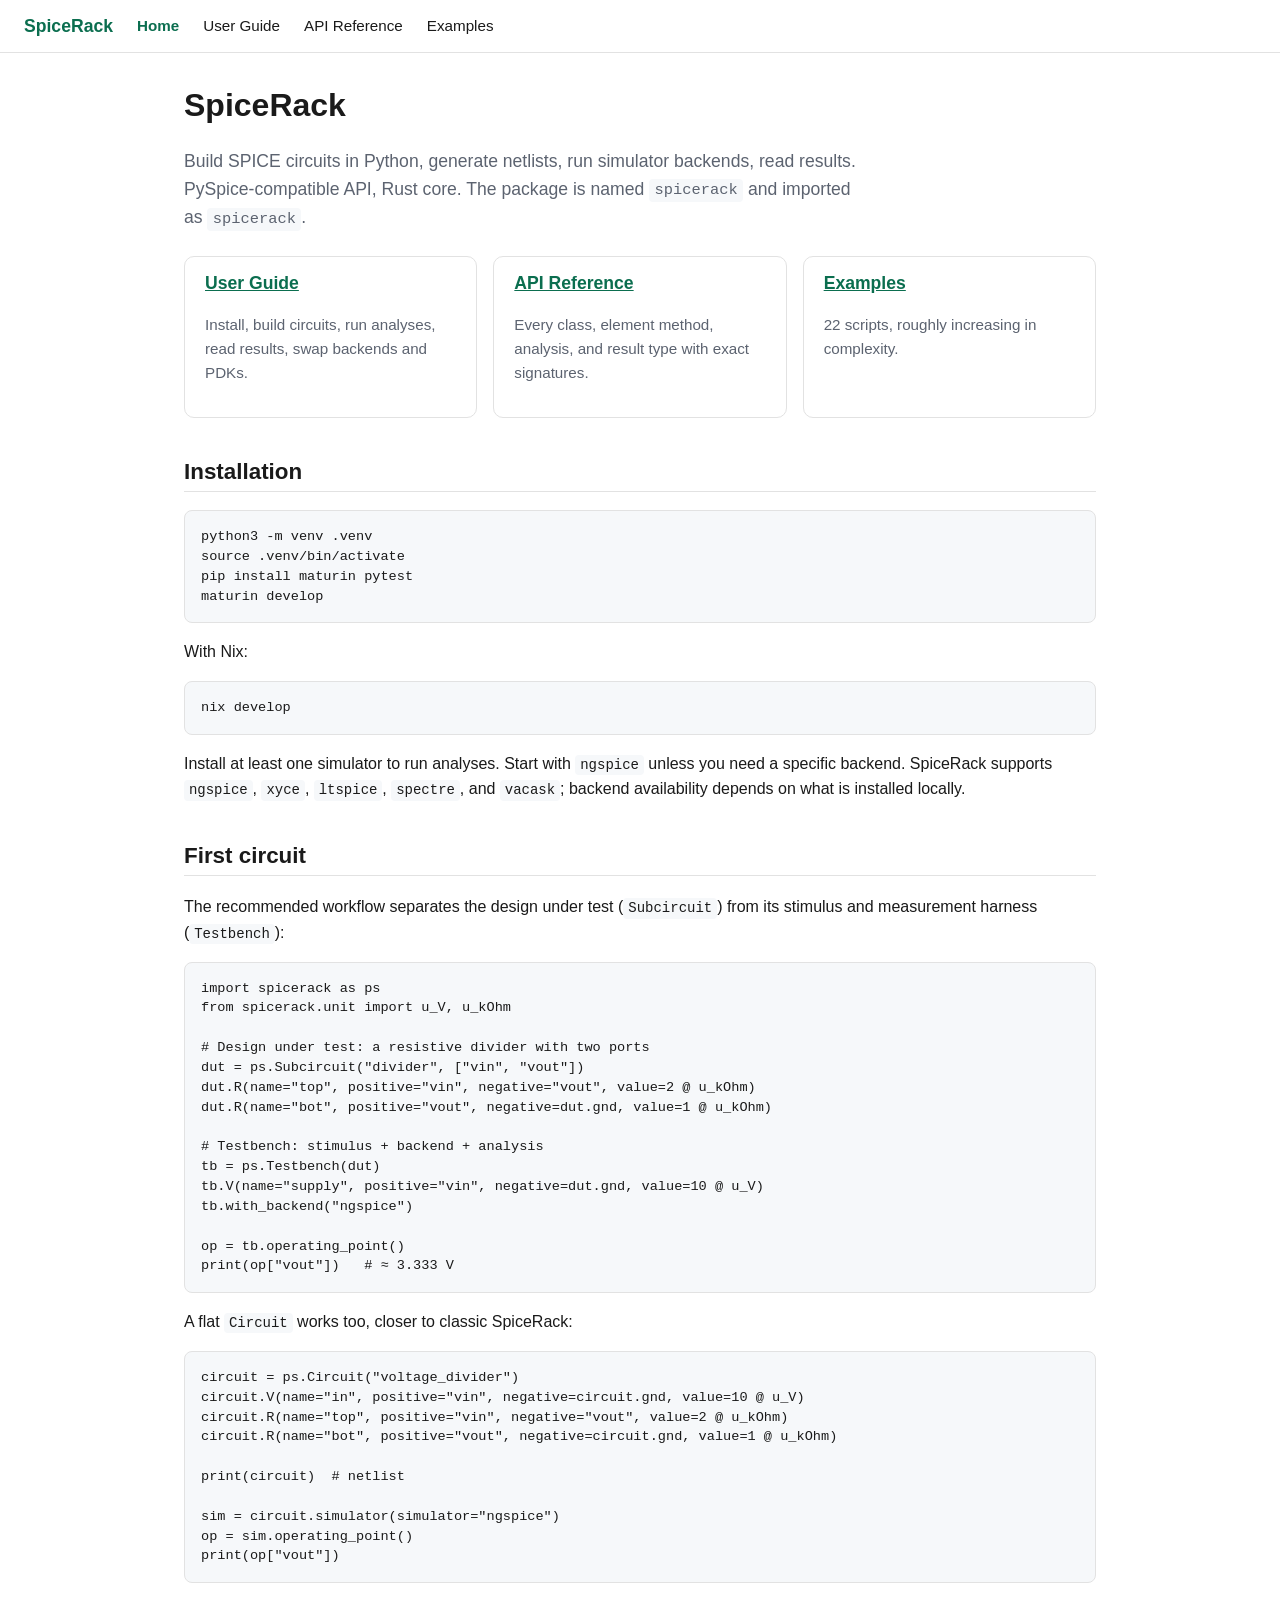
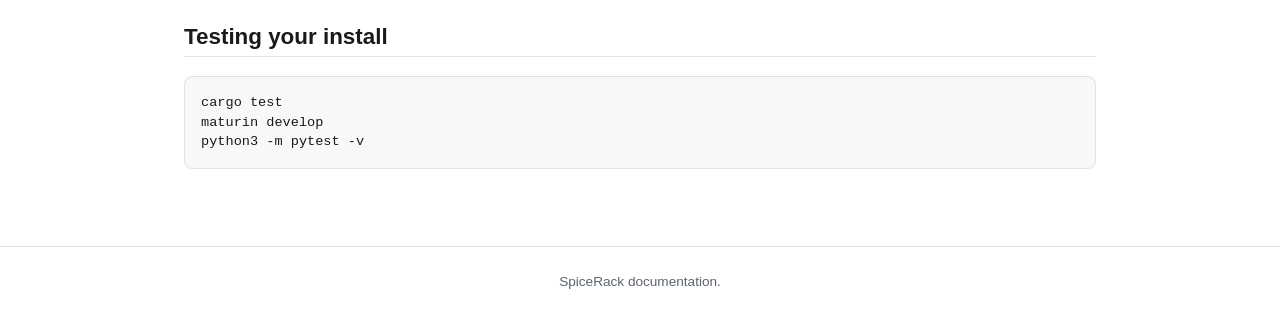
==== commit 057a0975: "Prepare SpiceRack for release: fix measurement path, verify all testbenches Rename to SpiceRack and " ====
--- a/docs/index.html
+++ b/docs/index.html
@@ -3,12 +3,12 @@
 <head>
 <meta charset="utf-8">
 <meta name="viewport" content="width=device-width, initial-scale=1">
-<title>DeSpice — Python circuit simulation</title>
+<title>SpiceRack: Python circuit simulation</title>
 <link rel="stylesheet" href="styles.css">
 </head>
 <body>
 <nav class="topnav">
-  <a class="brand" href="index.html">DeSpice</a>
+  <a class="brand" href="index.html">SpiceRack</a>
   <a class="active" href="index.html">Home</a>
   <a href="guide.html">User Guide</a>
   <a href="reference.html">API Reference</a>
@@ -16,12 +16,11 @@
 </nav>
 <main>
 
-<h1>DeSpice</h1>
+<h1>SpiceRack</h1>
 <p class="lead">
-A Python library for building SPICE circuits, generating netlists, running
-simulator backends, and reading results — with a PySpice-compatible API and
-a Rust core. The package is named <code>pyspice-rs</code> and imported as
-<code>pyspice_rs</code>.
+Build SPICE circuits in Python, generate netlists, run simulator backends,
+read results. PySpice-compatible API, Rust core. The package is named
+<code>spicerack</code> and imported as <code>spicerack</code>.
 </p>
 
 <div class="cards">
@@ -35,20 +34,20 @@
   </div>
   <div class="card">
     <h3><a href="examples.html">Examples</a></h3>
-    <p>22 executable scripts from a voltage divider to PDK hot-swapping and design testbenches.</p>
+    <p>22 scripts, roughly increasing in complexity.</p>
   </div>
 </div>
 
 <h2>Installation</h2>
 <pre><code>python3 -m venv .venv
 source .venv/bin/activate
-pip install maturin numpy pytest
+pip install maturin pytest
 maturin develop</code></pre>
 <p>With Nix:</p>
 <pre><code>nix develop</code></pre>
 <p>
 Install at least one simulator to run analyses. Start with
-<code>ngspice</code> unless you need a specific backend. DeSpice supports
+<code>ngspice</code> unless you need a specific backend. SpiceRack supports
 <code>ngspice</code>, <code>xyce</code>, <code>ltspice</code>,
 <code>spectre</code>, and <code>vacask</code>; backend availability depends
 on what is installed locally.
@@ -58,8 +57,8 @@
 <p>The recommended workflow separates the design under test
 (<code>Subcircuit</code>) from its stimulus and measurement harness
 (<code>Testbench</code>):</p>
-<pre><code>import pyspice_rs as ps
-from pyspice_rs.unit import u_V, u_kOhm
+<pre><code>import spicerack as ps
+from spicerack.unit import u_V, u_kOhm
 
 # Design under test: a resistive divider with two ports
 dut = ps.Subcircuit("divider", ["vin", "vout"])
@@ -74,7 +73,7 @@
 op = tb.operating_point()
 print(op["vout"])   # ≈ 3.333 V</code></pre>
 
-<p>A flat <code>Circuit</code> works too, closer to classic PySpice:</p>
+<p>A flat <code>Circuit</code> works too, closer to classic SpiceRack:</p>
 <pre><code>circuit = ps.Circuit("voltage_divider")
 circuit.V(name="in", positive="vin", negative=circuit.gnd, value=10 @ u_V)
 circuit.R(name="top", positive="vin", negative="vout", value=2 @ u_kOhm)
@@ -86,22 +85,12 @@
 op = sim.operating_point()
 print(op["vout"])</code></pre>
 
-<h2>Highlights</h2>
-<ul>
-  <li><strong>PySpice-compatible API</strong> — <code>value @ u_kOhm</code> units (Unicode aliases like <code>u_µF</code>, <code>u_Ω</code> included), familiar element and analysis names, <code>.nodes</code>/<code>.branches</code> on results.</li>
-  <li><strong>Backend hot-swap</strong> — one line (<code>tb.with_backend("vacask")</code>) switches simulators; netlists are generated per backend dialect.</li>
-  <li><strong>PDK hot-swap</strong> — <code>ModelLibrary</code> + <code>tb.use_pdk()</code> swap foundry models (sky130, gf180mcu, …) without touching topology.</li>
-  <li><strong>Full analysis set</strong> — OP, DC, AC, transient, noise, transfer function, sensitivity, pole-zero, distortion, PSS, S-parameters, harmonic balance, stability, Monte Carlo / sampling, FFT.</li>
-  <li><strong>Verilog-A and digital co-simulation</strong> — compile Verilog-A inline via OpenVAF/OSDI; bridge digital Verilog with XSPICE A-elements.</li>
-  <li><strong>Linting</strong> — validate netlists and check backend compatibility before simulating.</li>
-</ul>
-
 <h2>Testing your install</h2>
 <pre><code>cargo test
 maturin develop
 python3 -m pytest -v</code></pre>
 
 </main>
-<footer>DeSpice documentation — generated from the source in <code>src/</code> and <code>examples/</code>.</footer>
+<footer>SpiceRack documentation.</footer>
 </body>
 </html>
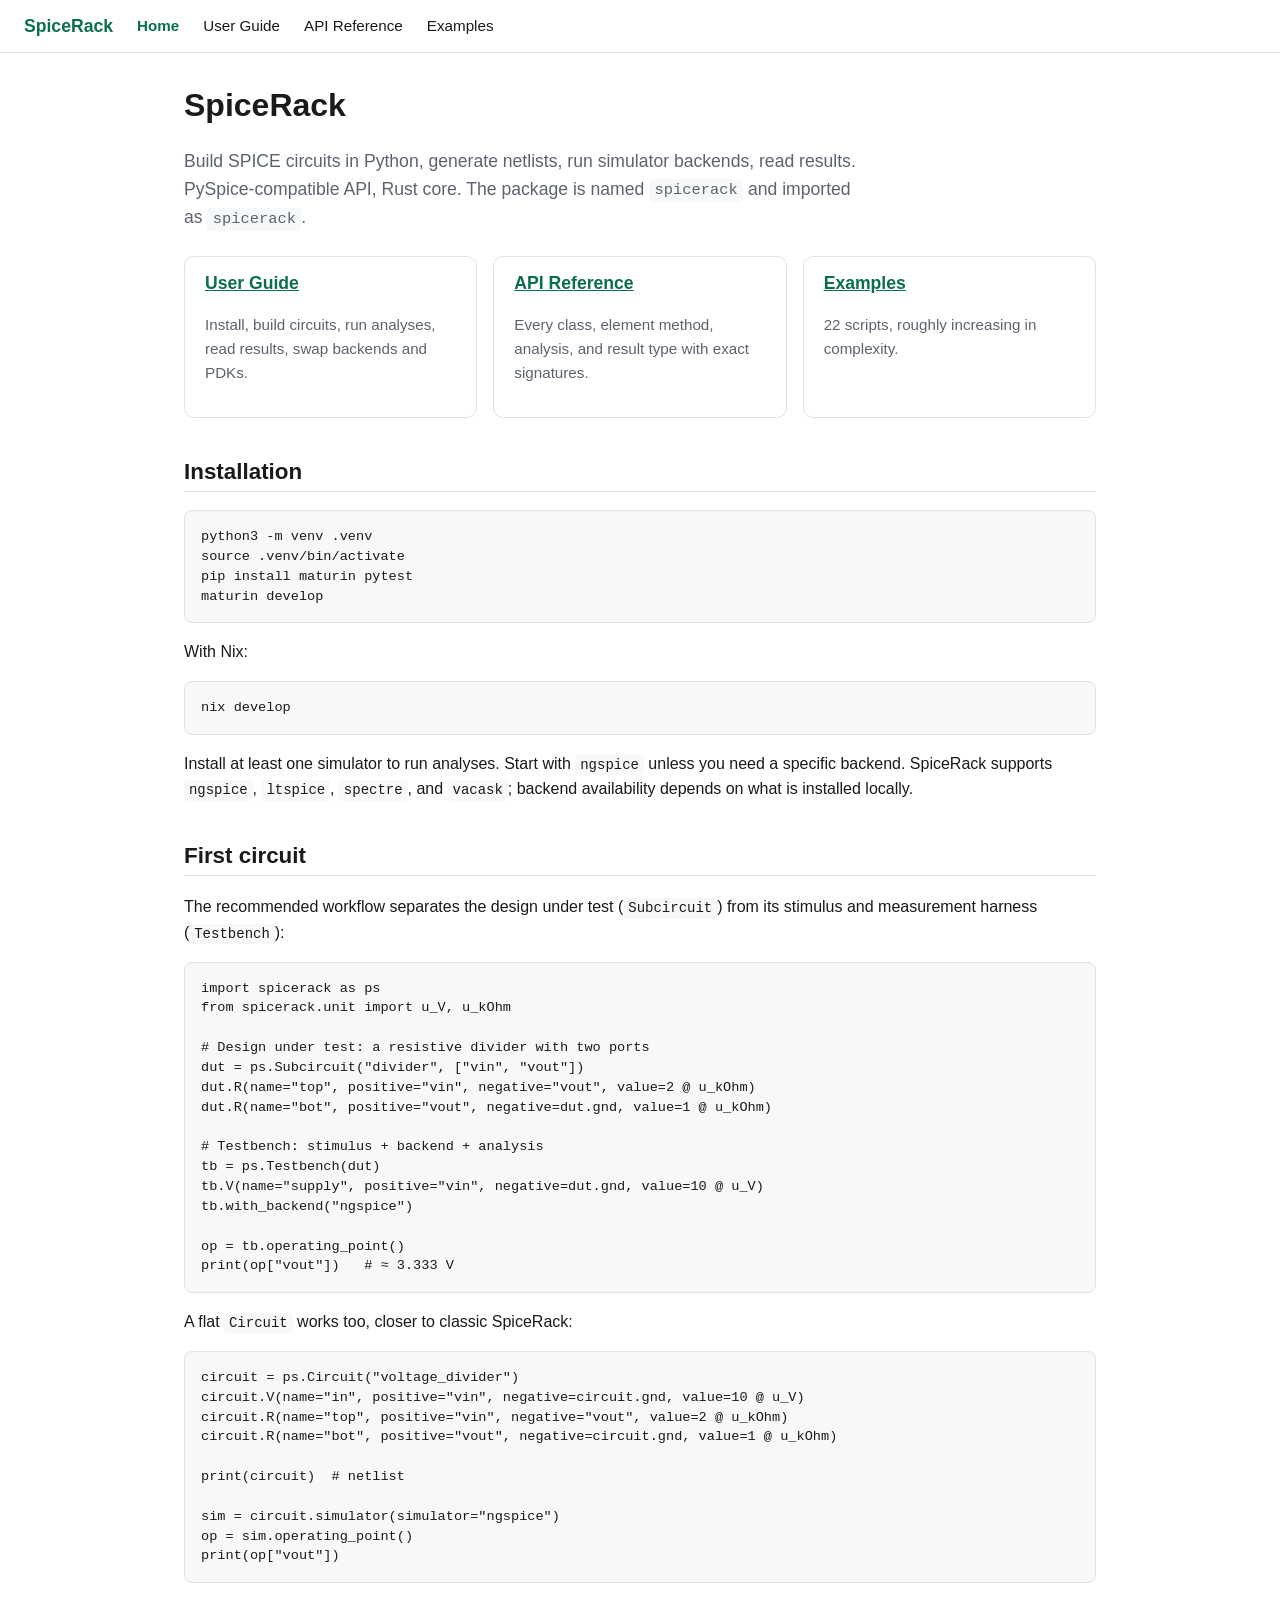
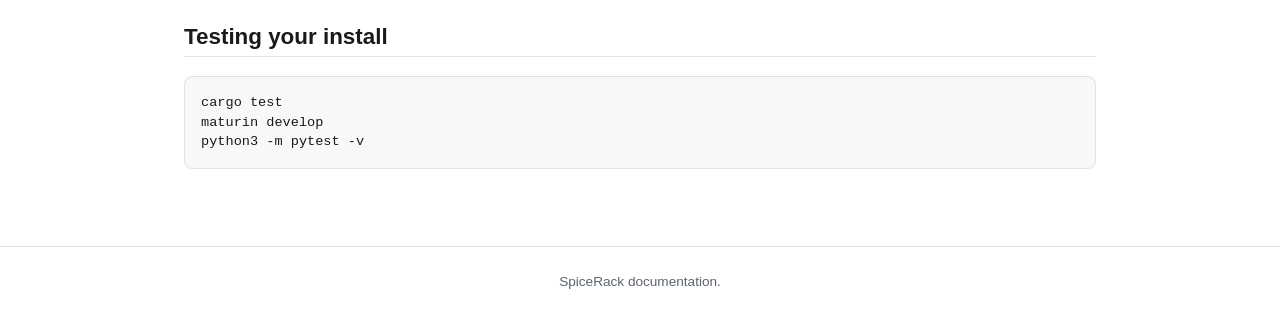
==== commit ca9d55a8: "Full VACASK/ngspice/LTspice/Spectre support; drop Xyce VACASK support was never functional: the code" ====
--- a/docs/index.html
+++ b/docs/index.html
@@ -48,7 +48,7 @@
 <p>
 Install at least one simulator to run analyses. Start with
 <code>ngspice</code> unless you need a specific backend. SpiceRack supports
-<code>ngspice</code>, <code>xyce</code>, <code>ltspice</code>,
+<code>ngspice</code>, <code>ltspice</code>,
 <code>spectre</code>, and <code>vacask</code>; backend availability depends
 on what is installed locally.
 </p>
